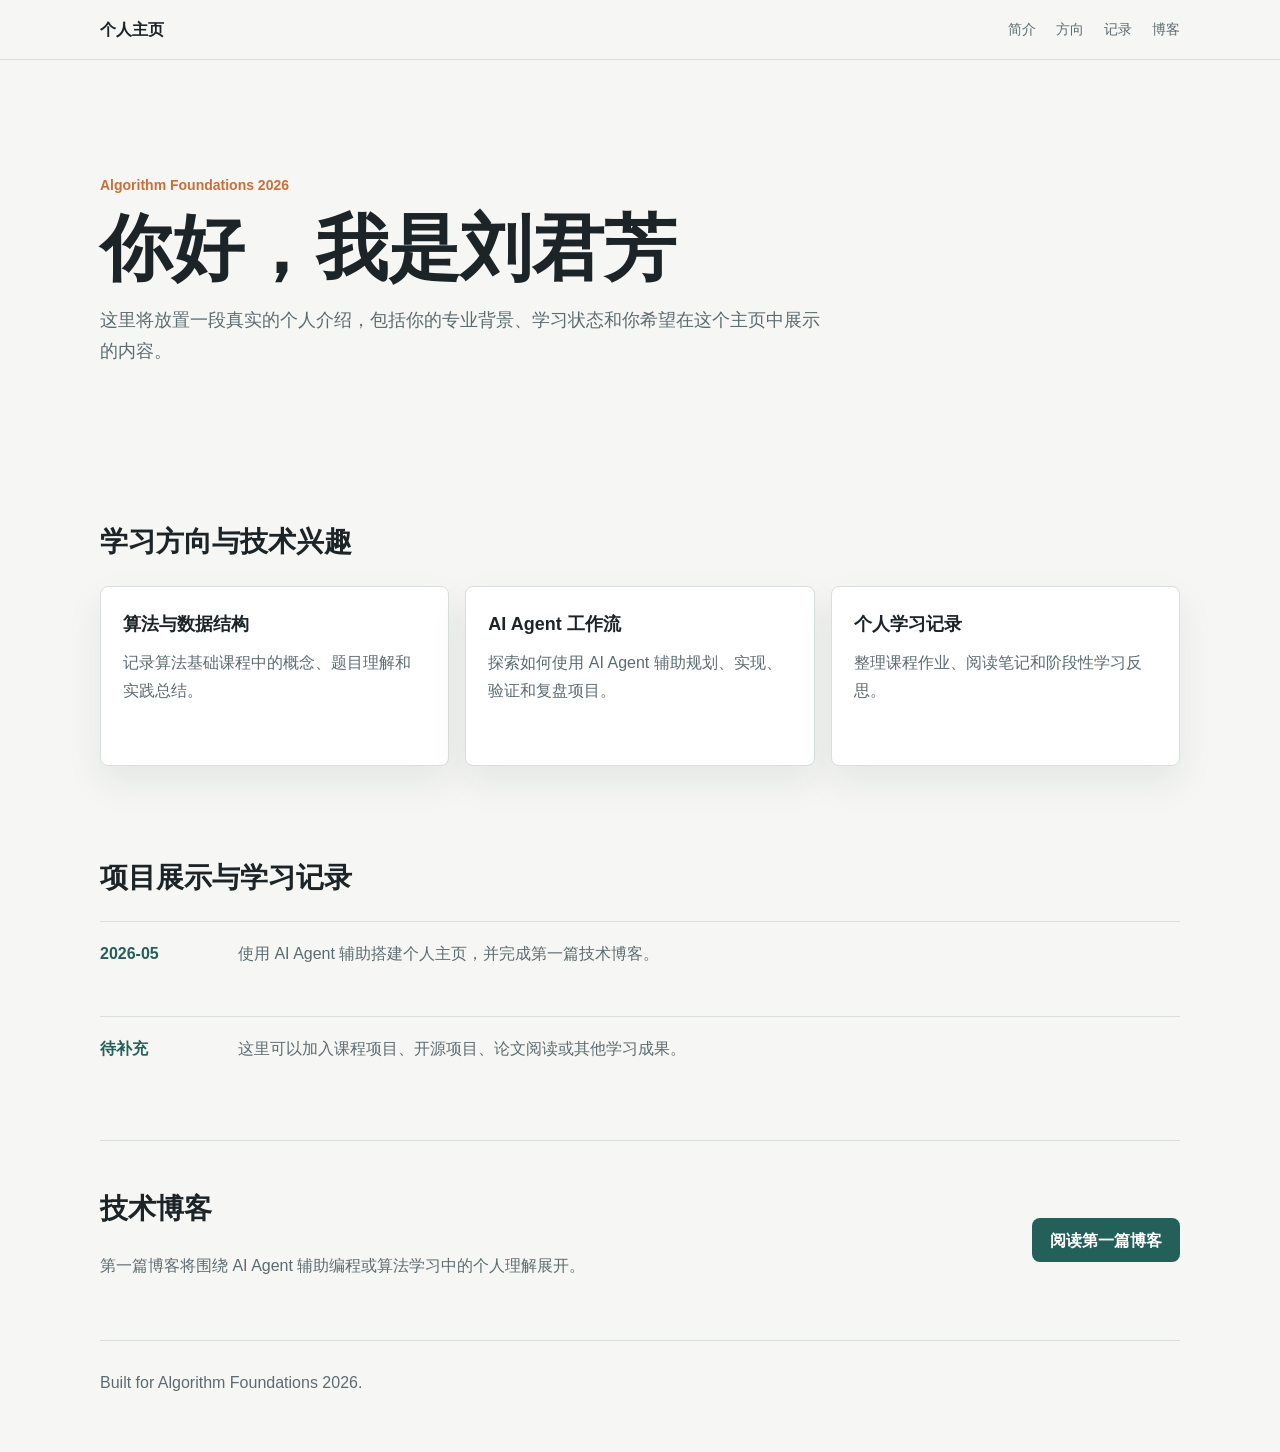
==== index.html @ 51aec644 "Initialize personal homepage assignment" ====
<!doctype html>
<html lang="zh-CN">
  <head>
    <meta charset="utf-8">
    <meta name="viewport" content="width=device-width, initial-scale=1">
    <title>个人主页</title>
    <link rel="stylesheet" href="style.css">
  </head>
  <body>
    <header class="site-header">
      <nav class="nav">
        <a class="brand" href="index.html">个人主页</a>
        <div class="nav-links">
          <a href="#about">简介</a>
          <a href="#interests">方向</a>
          <a href="#records">记录</a>
          <a href="#blog">博客</a>
        </div>
      </nav>
    </header>

    <main>
      <section class="hero" id="about">
        <div>
          <p class="eyebrow">Algorithm Foundations 2026</p>
          <h1>你好，我是刘君芳</h1>
          <p class="lead">
            这里将放置一段真实的个人介绍，包括你的专业背景、学习状态和你希望在这个主页中展示的内容。
          </p>
        </div>
      </section>

      <section class="section" id="interests">
        <h2>学习方向与技术兴趣</h2>
        <div class="grid">
          <article class="card">
            <h3>算法与数据结构</h3>
            <p>记录算法基础课程中的概念、题目理解和实践总结。</p>
          </article>
          <article class="card">
            <h3>AI Agent 工作流</h3>
            <p>探索如何使用 AI Agent 辅助规划、实现、验证和复盘项目。</p>
          </article>
          <article class="card">
            <h3>个人学习记录</h3>
            <p>整理课程作业、阅读笔记和阶段性学习反思。</p>
          </article>
        </div>
      </section>

      <section class="section" id="records">
        <h2>项目展示与学习记录</h2>
        <div class="timeline">
          <div>
            <span>2026-05</span>
            <p>使用 AI Agent 辅助搭建个人主页，并完成第一篇技术博客。</p>
          </div>
          <div>
            <span>待补充</span>
            <p>这里可以加入课程项目、开源项目、论文阅读或其他学习成果。</p>
          </div>
        </div>
      </section>

      <section class="section blog-section" id="blog">
        <div>
          <h2>技术博客</h2>
          <p>第一篇博客将围绕 AI Agent 辅助编程或算法学习中的个人理解展开。</p>
        </div>
        <a class="button" href="blog/first-blog.html">阅读第一篇博客</a>
      </section>
    </main>

    <footer class="footer">
      <p>Built for Algorithm Foundations 2026.</p>
    </footer>
  </body>
</html>
---- style.css ----
:root {
  color-scheme: light;
  --bg: #f6f7f4;
  --panel: #ffffff;
  --text: #1d2428;
  --muted: #5d6b70;
  --line: #d9dfdc;
  --accent: #23605a;
  --accent-strong: #153f3b;
  --warm: #c96f3a;
  --shadow: 0 16px 36px rgba(29, 36, 40, 0.08);
}

* {
  box-sizing: border-box;
}

body {
  margin: 0;
  background: var(--bg);
  color: var(--text);
  font-family: Arial, "Microsoft YaHei", sans-serif;
  line-height: 1.7;
}

a {
  color: inherit;
}

.site-header {
  position: sticky;
  top: 0;
  z-index: 10;
  border-bottom: 1px solid var(--line);
  background: rgba(246, 247, 244, 0.92);
  backdrop-filter: blur(12px);
}

.nav {
  display: flex;
  align-items: center;
  justify-content: space-between;
  width: min(1080px, calc(100% - 32px));
  margin: 0 auto;
  padding: 16px 0;
}

.brand {
  font-weight: 700;
  text-decoration: none;
}

.nav-links {
  display: flex;
  gap: 20px;
  color: var(--muted);
  font-size: 14px;
}

.nav-links a {
  text-decoration: none;
}

.hero,
.section {
  width: min(1080px, calc(100% - 32px));
  margin: 0 auto;
}

.hero {
  min-height: 46vh;
  display: grid;
  align-items: center;
  padding: 72px 0 48px;
}

.eyebrow {
  color: var(--warm);
  font-size: 14px;
  font-weight: 700;
  margin: 0 0 12px;
}

h1,
h2,
h3,
p {
  margin-top: 0;
}

h1 {
  max-width: 760px;
  margin-bottom: 18px;
  font-size: clamp(36px, 7vw, 72px);
  line-height: 1.08;
}

h2 {
  margin-bottom: 20px;
  font-size: 28px;
}

h3 {
  margin-bottom: 10px;
  font-size: 18px;
}

.lead {
  max-width: 720px;
  color: var(--muted);
  font-size: 18px;
}

.section {
  padding: 44px 0;
}

.grid {
  display: grid;
  grid-template-columns: repeat(3, 1fr);
  gap: 16px;
}

.card {
  min-height: 180px;
  padding: 22px;
  border: 1px solid var(--line);
  border-radius: 8px;
  background: var(--panel);
  box-shadow: var(--shadow);
}

.card p,
.timeline p,
.blog-section p,
.footer p {
  color: var(--muted);
}

.timeline {
  display: grid;
  gap: 14px;
}

.timeline div {
  display: grid;
  grid-template-columns: 120px 1fr;
  gap: 18px;
  padding: 18px 0;
  border-top: 1px solid var(--line);
}

.timeline span {
  color: var(--accent);
  font-weight: 700;
}

.blog-section {
  display: flex;
  align-items: center;
  justify-content: space-between;
  gap: 24px;
  border-top: 1px solid var(--line);
}

.button {
  display: inline-flex;
  align-items: center;
  justify-content: center;
  min-height: 44px;
  padding: 0 18px;
  border-radius: 8px;
  background: var(--accent);
  color: #ffffff;
  font-weight: 700;
  text-decoration: none;
}

.button:hover {
  background: var(--accent-strong);
}

.footer {
  width: min(1080px, calc(100% - 32px));
  margin: 0 auto;
  padding: 28px 0 40px;
  border-top: 1px solid var(--line);
}

.article {
  width: min(820px, calc(100% - 32px));
  margin: 0 auto;
  padding: 56px 0;
}

.article h1 {
  font-size: clamp(32px, 6vw, 56px);
}

.meta {
  color: var(--muted);
}

.article-body {
  margin-top: 36px;
  padding-top: 28px;
  border-top: 1px solid var(--line);
}

.article-body h2 {
  margin-top: 34px;
}

@media (max-width: 760px) {
  .nav {
    align-items: flex-start;
    flex-direction: column;
    gap: 12px;
  }

  .nav-links {
    flex-wrap: wrap;
    gap: 12px 16px;
  }

  .grid {
    grid-template-columns: 1fr;
  }

  .timeline div {
    grid-template-columns: 1fr;
    gap: 4px;
  }

  .blog-section {
    align-items: flex-start;
    flex-direction: column;
  }
}
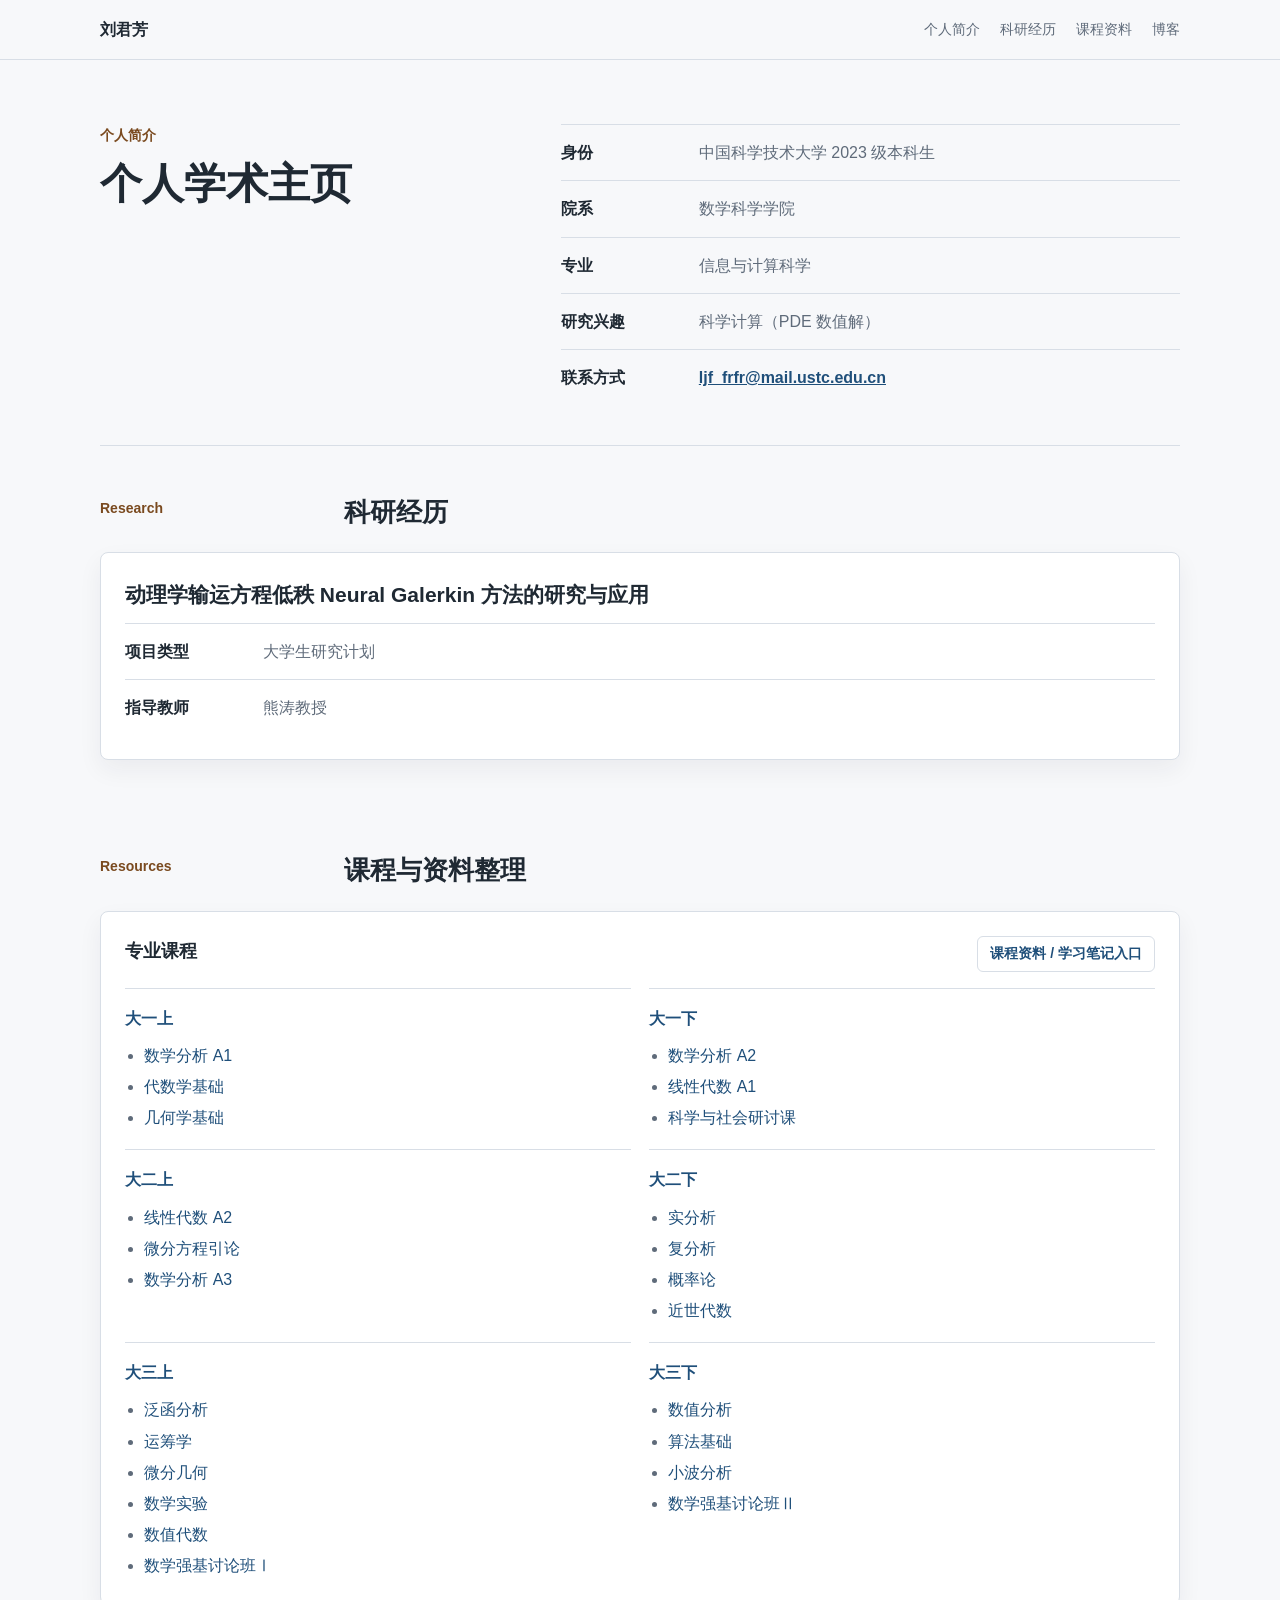
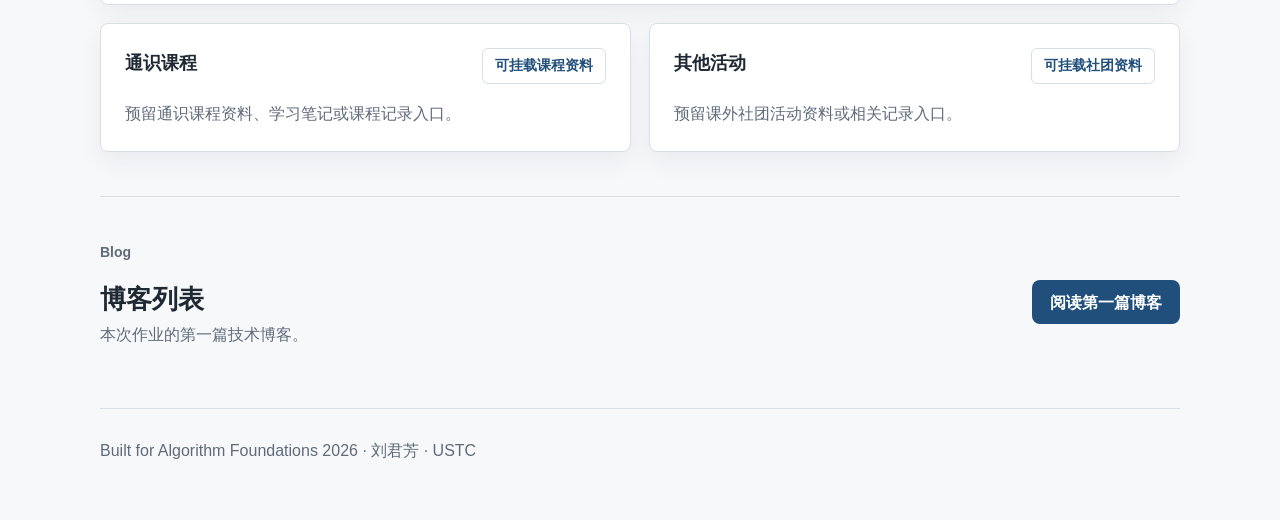
==== commit 8922ed08: "Refine homepage and add course materials page" ====
--- a/index.html
+++ b/index.html
@@ -3,76 +3,171 @@
   <head>
     <meta charset="utf-8">
     <meta name="viewport" content="width=device-width, initial-scale=1">
-    <title>个人主页</title>
+    <title>刘君芳的个人主页</title>
     <link rel="stylesheet" href="style.css">
   </head>
   <body>
     <header class="site-header">
       <nav class="nav">
-        <a class="brand" href="index.html">个人主页</a>
+        <a class="brand" href="index.html">刘君芳</a>
         <div class="nav-links">
-          <a href="#about">简介</a>
-          <a href="#interests">方向</a>
-          <a href="#records">记录</a>
+          <a href="#profile">个人简介</a>
+          <a href="#research">科研经历</a>
+          <a href="#resources">课程资料</a>
           <a href="#blog">博客</a>
         </div>
       </nav>
     </header>
 
     <main>
-      <section class="hero" id="about">
-        <div>
-          <p class="eyebrow">Algorithm Foundations 2026</p>
-          <h1>你好，我是刘君芳</h1>
-          <p class="lead">
-            这里将放置一段真实的个人介绍，包括你的专业背景、学习状态和你希望在这个主页中展示的内容。
-          </p>
+      <section class="hero" id="profile">
+        <div class="profile-heading">
+          <p class="eyebrow">个人简介</p>
+          <h1>个人学术主页</h1>
         </div>
+        <dl class="profile-list">
+          <div>
+            <dt>身份</dt>
+            <dd>中国科学技术大学 2023 级本科生</dd>
+          </div>
+          <div>
+            <dt>院系</dt>
+            <dd>数学科学学院</dd>
+          </div>
+          <div>
+            <dt>专业</dt>
+            <dd>信息与计算科学</dd>
+          </div>
+          <div>
+            <dt>研究兴趣</dt>
+            <dd>科学计算（PDE 数值解）</dd>
+          </div>
+          <div>
+            <dt>联系方式</dt>
+            <dd><a href="mailto:ljf_frfr@mail.ustc.edu.cn">ljf_frfr@mail.ustc.edu.cn</a></dd>
+          </div>
+        </dl>
       </section>
 
-      <section class="section" id="interests">
-        <h2>学习方向与技术兴趣</h2>
-        <div class="grid">
-          <article class="card">
-            <h3>算法与数据结构</h3>
-            <p>记录算法基础课程中的概念、题目理解和实践总结。</p>
-          </article>
-          <article class="card">
-            <h3>AI Agent 工作流</h3>
-            <p>探索如何使用 AI Agent 辅助规划、实现、验证和复盘项目。</p>
-          </article>
-          <article class="card">
-            <h3>个人学习记录</h3>
-            <p>整理课程作业、阅读笔记和阶段性学习反思。</p>
+      <section class="section" id="research">
+        <div class="section-title">
+          <p class="eyebrow">Research</p>
+          <h2>科研经历</h2>
+        </div>
+        <div class="academic-card">
+          <article class="research-item">
+            <h3>动理学输运方程低秩 Neural Galerkin 方法的研究与应用</h3>
+            <dl>
+              <div>
+                <dt>项目类型</dt>
+                <dd>大学生研究计划</dd>
+              </div>
+              <div>
+                <dt>指导教师</dt>
+                <dd>熊涛教授</dd>
+              </div>
+            </dl>
           </article>
         </div>
       </section>
 
-      <section class="section" id="records">
-        <h2>项目展示与学习记录</h2>
-        <div class="timeline">
-          <div>
-            <span>2026-05</span>
-            <p>使用 AI Agent 辅助搭建个人主页，并完成第一篇技术博客。</p>
+      <section class="section" id="resources">
+        <div class="section-title">
+          <p class="eyebrow">Resources</p>
+          <h2>课程与资料整理</h2>
+        </div>
+        <div class="resource-section">
+          <div class="resource-header">
+            <h3>专业课程</h3>
+            <a class="resource-link" href="course-materials.html">课程资料 / 学习笔记入口</a>
           </div>
-          <div>
-            <span>待补充</span>
-            <p>这里可以加入课程项目、开源项目、论文阅读或其他学习成果。</p>
+          <div class="semester-list">
+            <article>
+              <h4>大一上</h4>
+              <ul>
+                <li><a class="course-link" href="course-materials.html#mathematical-analysis-a1">数学分析 A1</a></li>
+                <li><a class="course-link" href="course-materials.html#algebra-foundations">代数学基础</a></li>
+                <li><a class="course-link" href="course-materials.html#geometry-foundations">几何学基础</a></li>
+              </ul>
+            </article>
+            <article>
+              <h4>大一下</h4>
+              <ul>
+                <li><a class="course-link" href="course-materials.html#mathematical-analysis-a2">数学分析 A2</a></li>
+                <li><a class="course-link" href="course-materials.html#linear-algebra-a1">线性代数 A1</a></li>
+                <li><a class="course-link" href="course-materials.html#science-society-seminar">科学与社会研讨课</a></li>
+              </ul>
+            </article>
+            <article>
+              <h4>大二上</h4>
+              <ul>
+                <li><a class="course-link" href="course-materials.html#linear-algebra-a2">线性代数 A2</a></li>
+                <li><a class="course-link" href="course-materials.html#ode-introduction">微分方程引论</a></li>
+                <li><a class="course-link" href="course-materials.html#mathematical-analysis-a3">数学分析 A3</a></li>
+              </ul>
+            </article>
+            <article>
+              <h4>大二下</h4>
+              <ul>
+                <li><a class="course-link" href="course-materials.html#real-analysis">实分析</a></li>
+                <li><a class="course-link" href="course-materials.html#complex-analysis">复分析</a></li>
+                <li><a class="course-link" href="course-materials.html#probability-theory">概率论</a></li>
+                <li><a class="course-link" href="course-materials.html#abstract-algebra">近世代数</a></li>
+              </ul>
+            </article>
+            <article>
+              <h4>大三上</h4>
+              <ul>
+                <li><a class="course-link" href="course-materials.html#functional-analysis">泛函分析</a></li>
+                <li><a class="course-link" href="course-materials.html#operations-research">运筹学</a></li>
+                <li><a class="course-link" href="course-materials.html#differential-geometry">微分几何</a></li>
+                <li><a class="course-link" href="course-materials.html#mathematical-experiment">数学实验</a></li>
+                <li><a class="course-link" href="course-materials.html#numerical-linear-algebra">数值代数</a></li>
+                <li><a class="course-link" href="course-materials.html#qiangji-seminar-1">数学强基讨论班Ⅰ</a></li>
+              </ul>
+            </article>
+            <article>
+              <h4>大三下</h4>
+              <ul>
+                <li><a class="course-link" href="course-materials.html#numerical-analysis">数值分析</a></li>
+                <li><a class="course-link" href="course-materials.html#algorithm-foundations">算法基础</a></li>
+                <li><a class="course-link" href="course-materials.html#wavelet-analysis">小波分析</a></li>
+                <li><a class="course-link" href="course-materials.html#qiangji-seminar-2">数学强基讨论班Ⅱ</a></li>
+              </ul>
+            </article>
           </div>
+        </div>
+
+        <div class="resource-grid">
+          <article class="resource-section">
+            <div class="resource-header">
+              <h3>通识课程</h3>
+              <a class="resource-link" href="#" aria-label="通识课程资料入口">可挂载课程资料</a>
+            </div>
+            <p>预留通识课程资料、学习笔记或课程记录入口。</p>
+          </article>
+          <article class="resource-section">
+            <div class="resource-header">
+              <h3>其他活动</h3>
+              <a class="resource-link" href="#" aria-label="社团资料入口">可挂载社团资料</a>
+            </div>
+            <p>预留课外社团活动资料或相关记录入口。</p>
+          </article>
         </div>
       </section>
 
       <section class="section blog-section" id="blog">
         <div>
-          <h2>技术博客</h2>
-          <p>第一篇博客将围绕 AI Agent 辅助编程或算法学习中的个人理解展开。</p>
+          <p class="eyebrow">Blog</p>
+          <h2>博客列表</h2>
+          <p>本次作业的第一篇技术博客。</p>
         </div>
         <a class="button" href="blog/first-blog.html">阅读第一篇博客</a>
       </section>
     </main>
 
     <footer class="footer">
-      <p>Built for Algorithm Foundations 2026.</p>
+      <p>Built for Algorithm Foundations 2026 · 刘君芳 · USTC</p>
     </footer>
   </body>
 </html>
--- a/style.css
+++ b/style.css
@@ -1,14 +1,14 @@
 :root {
   color-scheme: light;
-  --bg: #f6f7f4;
+  --bg: #f7f8fa;
   --panel: #ffffff;
-  --text: #1d2428;
-  --muted: #5d6b70;
-  --line: #d9dfdc;
-  --accent: #23605a;
-  --accent-strong: #153f3b;
-  --warm: #c96f3a;
-  --shadow: 0 16px 36px rgba(29, 36, 40, 0.08);
+  --text: #1f2933;
+  --muted: #5f6b7a;
+  --line: #d8dee6;
+  --accent: #1f4f7a;
+  --accent-strong: #173b5c;
+  --warm: #7a4a1f;
+  --shadow: 0 10px 24px rgba(31, 41, 51, 0.06);
 }
 
 * {
@@ -32,7 +32,7 @@
   top: 0;
   z-index: 10;
   border-bottom: 1px solid var(--line);
-  background: rgba(246, 247, 244, 0.92);
+  background: rgba(247, 248, 250, 0.94);
   backdrop-filter: blur(12px);
 }
 
@@ -62,16 +62,19 @@
 }
 
 .hero,
-.section {
+.section,
+.footer {
   width: min(1080px, calc(100% - 32px));
   margin: 0 auto;
 }
 
 .hero {
-  min-height: 46vh;
-  display: grid;
-  align-items: center;
-  padding: 72px 0 48px;
+  display: grid;
+  grid-template-columns: minmax(220px, 0.8fr) minmax(320px, 1.2fr);
+  gap: 48px;
+  align-items: start;
+  padding: 64px 0 40px;
+  border-bottom: 1px solid var(--line);
 }
 
 .eyebrow {
@@ -84,20 +87,20 @@
 h1,
 h2,
 h3,
+h4,
 p {
   margin-top: 0;
 }
 
 h1 {
-  max-width: 760px;
   margin-bottom: 18px;
-  font-size: clamp(36px, 7vw, 72px);
-  line-height: 1.08;
+  font-size: clamp(28px, 4vw, 42px);
+  line-height: 1.12;
 }
 
 h2 {
-  margin-bottom: 20px;
-  font-size: 28px;
+  margin-bottom: 0;
+  font-size: 26px;
 }
 
 h3 {
@@ -105,54 +108,168 @@
   font-size: 18px;
 }
 
-.lead {
-  max-width: 720px;
-  color: var(--muted);
-  font-size: 18px;
+h4 {
+  margin: 0 0 10px;
+  color: var(--accent);
+  font-size: 16px;
+}
+
+.profile-list,
+.research-item dl {
+  margin: 0;
+}
+
+.profile-list div,
+.research-item dl div {
+  display: grid;
+  grid-template-columns: 120px 1fr;
+  gap: 18px;
+  padding: 14px 0;
+  border-top: 1px solid var(--line);
+}
+
+dt {
+  color: var(--text);
+  font-weight: 700;
+}
+
+dd {
+  margin: 0;
+  color: var(--muted);
+}
+
+dd a {
+  color: var(--accent);
+  font-weight: 700;
 }
 
 .section {
   padding: 44px 0;
 }
 
-.grid {
-  display: grid;
-  grid-template-columns: repeat(3, 1fr);
-  gap: 16px;
-}
-
-.card {
-  min-height: 180px;
-  padding: 22px;
+.section-title {
+  display: grid;
+  grid-template-columns: 220px 1fr;
+  gap: 24px;
+  align-items: start;
+  margin-bottom: 18px;
+}
+
+.section-title .eyebrow {
+  margin-top: 7px;
+}
+
+.academic-card,
+.resource-section {
+  padding: 24px;
   border: 1px solid var(--line);
   border-radius: 8px;
   background: var(--panel);
   box-shadow: var(--shadow);
 }
 
-.card p,
-.timeline p,
 .blog-section p,
+.resource-section p,
 .footer p {
   color: var(--muted);
 }
 
-.timeline {
-  display: grid;
-  gap: 14px;
-}
-
-.timeline div {
-  display: grid;
-  grid-template-columns: 120px 1fr;
+.research-item h3 {
+  font-size: 21px;
+}
+
+.resource-section + .resource-section,
+.resource-grid {
+  margin-top: 18px;
+}
+
+.resource-header {
+  display: flex;
+  align-items: flex-start;
+  justify-content: space-between;
   gap: 18px;
-  padding: 18px 0;
-  border-top: 1px solid var(--line);
-}
-
-.timeline span {
+  margin-bottom: 16px;
+}
+
+.resource-header h3 {
+  margin-bottom: 0;
+}
+
+.resource-link {
+  display: inline-flex;
+  align-items: center;
+  justify-content: center;
+  min-height: 36px;
+  padding: 0 12px;
+  border: 1px solid var(--line);
+  border-radius: 6px;
   color: var(--accent);
-  font-weight: 700;
+  font-size: 14px;
+  font-weight: 700;
+  text-decoration: none;
+  white-space: nowrap;
+}
+
+.resource-link:hover {
+  border-color: var(--accent);
+}
+
+.semester-list {
+  display: grid;
+  grid-template-columns: repeat(2, 1fr);
+  gap: 18px;
+}
+
+.semester-list article {
+  padding-top: 16px;
+  border-top: 1px solid var(--line);
+}
+
+.semester-list ul {
+  margin: 0;
+  padding-left: 1.2em;
+  color: var(--muted);
+}
+
+.semester-list li + li {
+  margin-top: 4px;
+}
+
+.course-link,
+.course-materials a {
+  color: var(--accent);
+  text-decoration: none;
+}
+
+.course-link:hover,
+.course-materials a:hover {
+  text-decoration: underline;
+}
+
+.course-materials {
+  margin-top: 22px;
+  padding-top: 18px;
+  border-top: 1px solid var(--line);
+}
+
+.course-materials ul {
+  margin: 0;
+  padding-left: 1.2em;
+  color: var(--muted);
+}
+
+.resource-grid {
+  display: grid;
+  grid-template-columns: repeat(2, 1fr);
+  gap: 18px;
+}
+
+.resource-grid .resource-section {
+  margin-top: 0;
+}
+
+.resource-section p:last-child {
+  margin-bottom: 0;
 }
 
 .blog-section {
@@ -174,6 +291,7 @@
   color: #ffffff;
   font-weight: 700;
   text-decoration: none;
+  white-space: nowrap;
 }
 
 .button:hover {
@@ -181,8 +299,6 @@
 }
 
 .footer {
-  width: min(1080px, calc(100% - 32px));
-  margin: 0 auto;
   padding: 28px 0 40px;
   border-top: 1px solid var(--line);
 }
@@ -193,6 +309,49 @@
   padding: 56px 0;
 }
 
+.materials-page h1 {
+  font-size: clamp(28px, 4vw, 42px);
+}
+
+.materials-list {
+  display: grid;
+  gap: 16px;
+}
+
+.material-card {
+  padding: 22px;
+  border: 1px solid var(--line);
+  border-radius: 8px;
+  background: var(--panel);
+  box-shadow: var(--shadow);
+  scroll-margin-top: 90px;
+}
+
+.material-card h2 {
+  margin-bottom: 10px;
+  font-size: 20px;
+}
+
+.material-card p {
+  margin-bottom: 0;
+  color: var(--muted);
+}
+
+.material-links {
+  margin: 0;
+  padding-left: 1.2em;
+  color: var(--muted);
+}
+
+.material-links a {
+  color: var(--accent);
+  text-decoration: none;
+}
+
+.material-links a:hover {
+  text-decoration: underline;
+}
+
 .article h1 {
   font-size: clamp(32px, 6vw, 56px);
 }
@@ -212,6 +371,18 @@
 }
 
 @media (max-width: 760px) {
+  .hero,
+  .section-title,
+  .profile-list div,
+  .research-item dl div {
+    grid-template-columns: 1fr;
+  }
+
+  .hero {
+    gap: 20px;
+    padding-top: 44px;
+  }
+
   .nav {
     align-items: flex-start;
     flex-direction: column;
@@ -223,13 +394,18 @@
     gap: 12px 16px;
   }
 
-  .grid {
+  .semester-list,
+  .resource-grid {
     grid-template-columns: 1fr;
   }
 
-  .timeline div {
-    grid-template-columns: 1fr;
+  .profile-list div,
+  .research-item dl div {
     gap: 4px;
+  }
+
+  .resource-header {
+    flex-direction: column;
   }
 
   .blog-section {
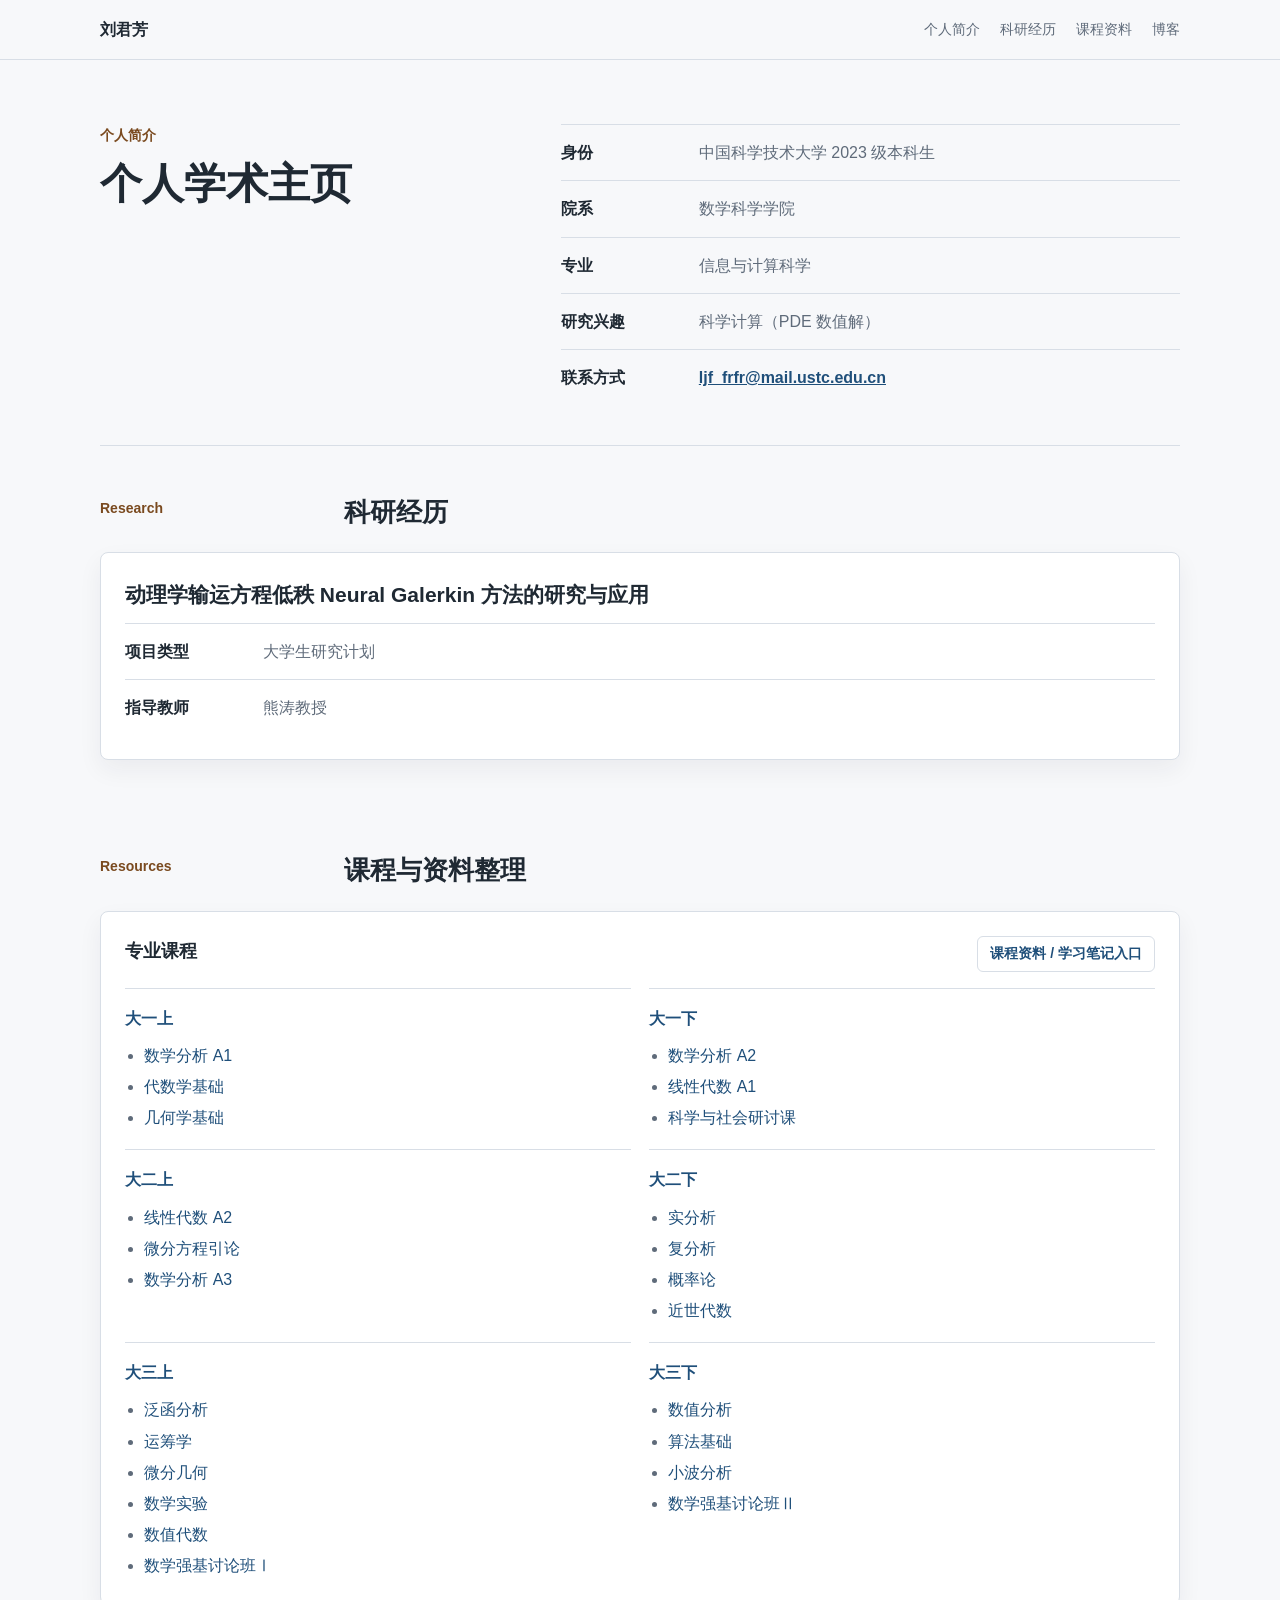
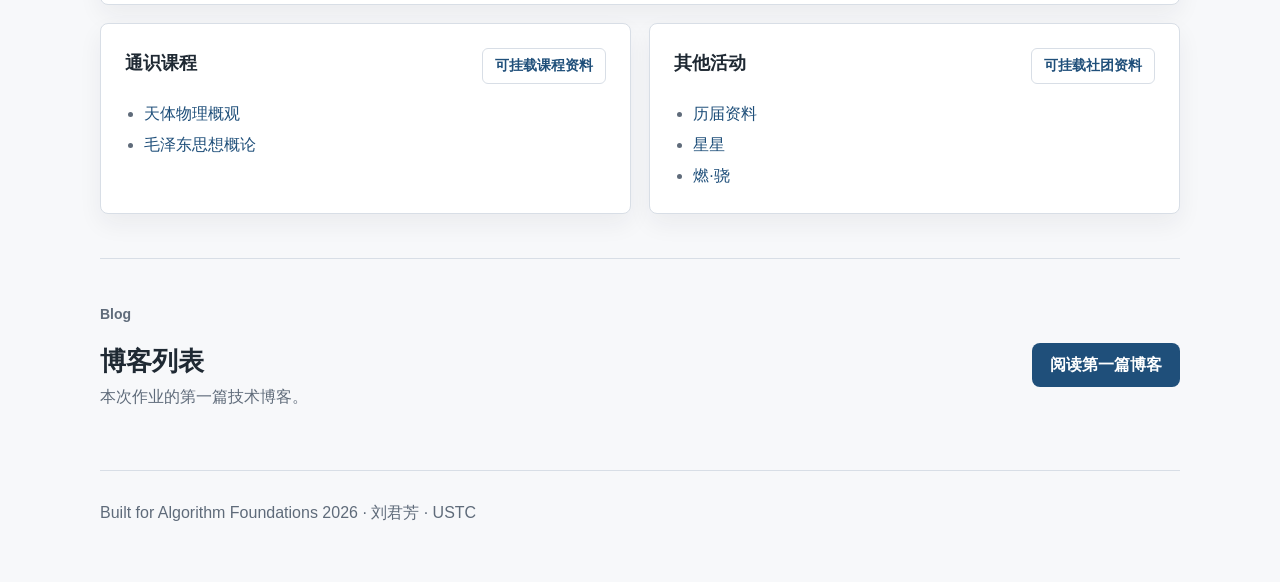
==== commit 360b3dfc: "Update materials links and algorithm PDF" ====
--- a/index.html
+++ b/index.html
@@ -142,16 +142,23 @@
           <article class="resource-section">
             <div class="resource-header">
               <h3>通识课程</h3>
-              <a class="resource-link" href="#" aria-label="通识课程资料入口">可挂载课程资料</a>
+              <a class="resource-link" href="course-materials.html#general-courses">可挂载课程资料</a>
             </div>
-            <p>预留通识课程资料、学习笔记或课程记录入口。</p>
+            <ul class="compact-link-list">
+              <li><a class="course-link" href="course-materials.html#astrophysics-overview">天体物理概观</a></li>
+              <li><a class="course-link" href="course-materials.html#mao-zedong-thought">毛泽东思想概论</a></li>
+            </ul>
           </article>
           <article class="resource-section">
             <div class="resource-header">
               <h3>其他活动</h3>
-              <a class="resource-link" href="#" aria-label="社团资料入口">可挂载社团资料</a>
+              <a class="resource-link" href="course-materials.html#activity-materials">可挂载社团资料</a>
             </div>
-            <p>预留课外社团活动资料或相关记录入口。</p>
+            <ul class="compact-link-list">
+              <li><a class="course-link" href="course-materials.html#past-materials">历届资料</a></li>
+              <li><a class="course-link" href="course-materials.html#xingxing">星星</a></li>
+              <li><a class="course-link" href="course-materials.html#ran-xiao">燃·骁</a></li>
+            </ul>
           </article>
         </div>
       </section>
--- a/style.css
+++ b/style.css
@@ -231,7 +231,17 @@
   color: var(--muted);
 }
 
+.compact-link-list {
+  margin: 0;
+  padding-left: 1.2em;
+  color: var(--muted);
+}
+
 .semester-list li + li {
+  margin-top: 4px;
+}
+
+.compact-link-list li + li {
   margin-top: 4px;
 }
 
@@ -337,6 +347,10 @@
   color: var(--muted);
 }
 
+.material-note {
+  margin-top: 8px;
+}
+
 .material-links {
   margin: 0;
   padding-left: 1.2em;
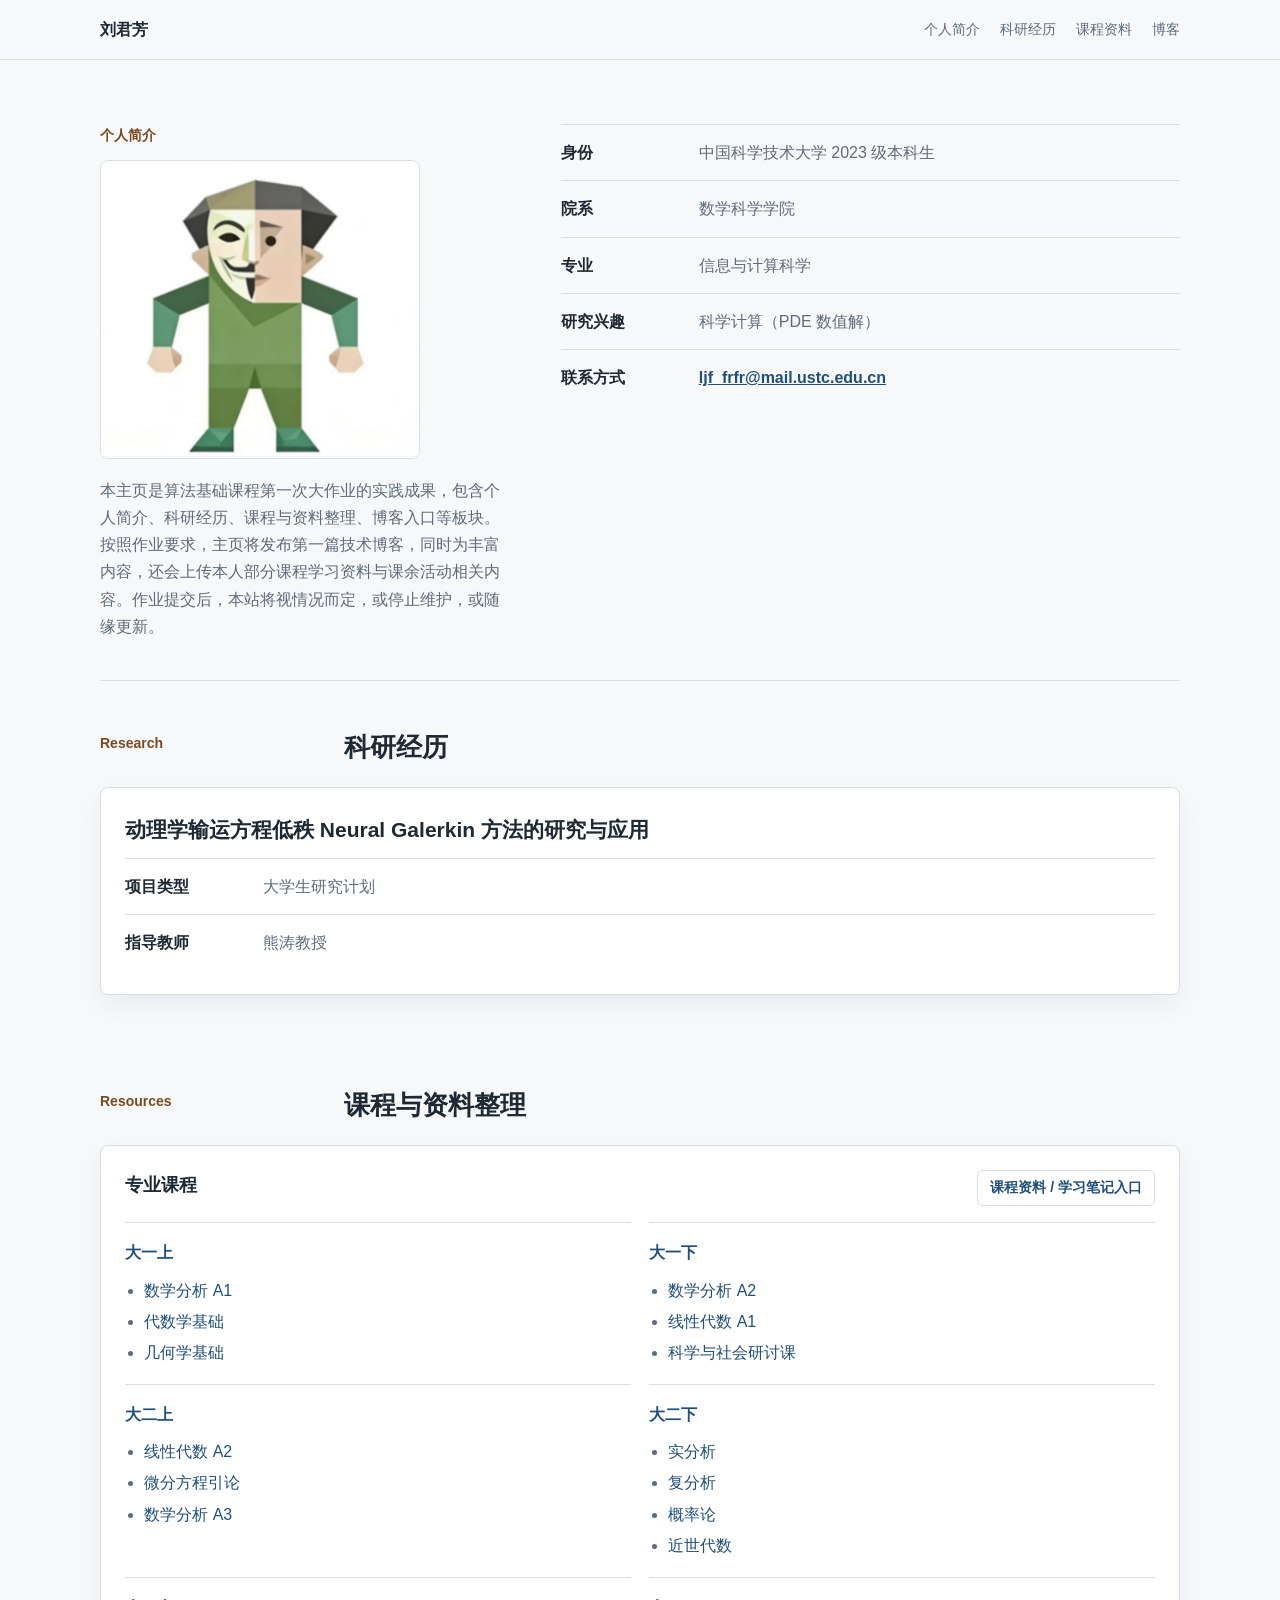
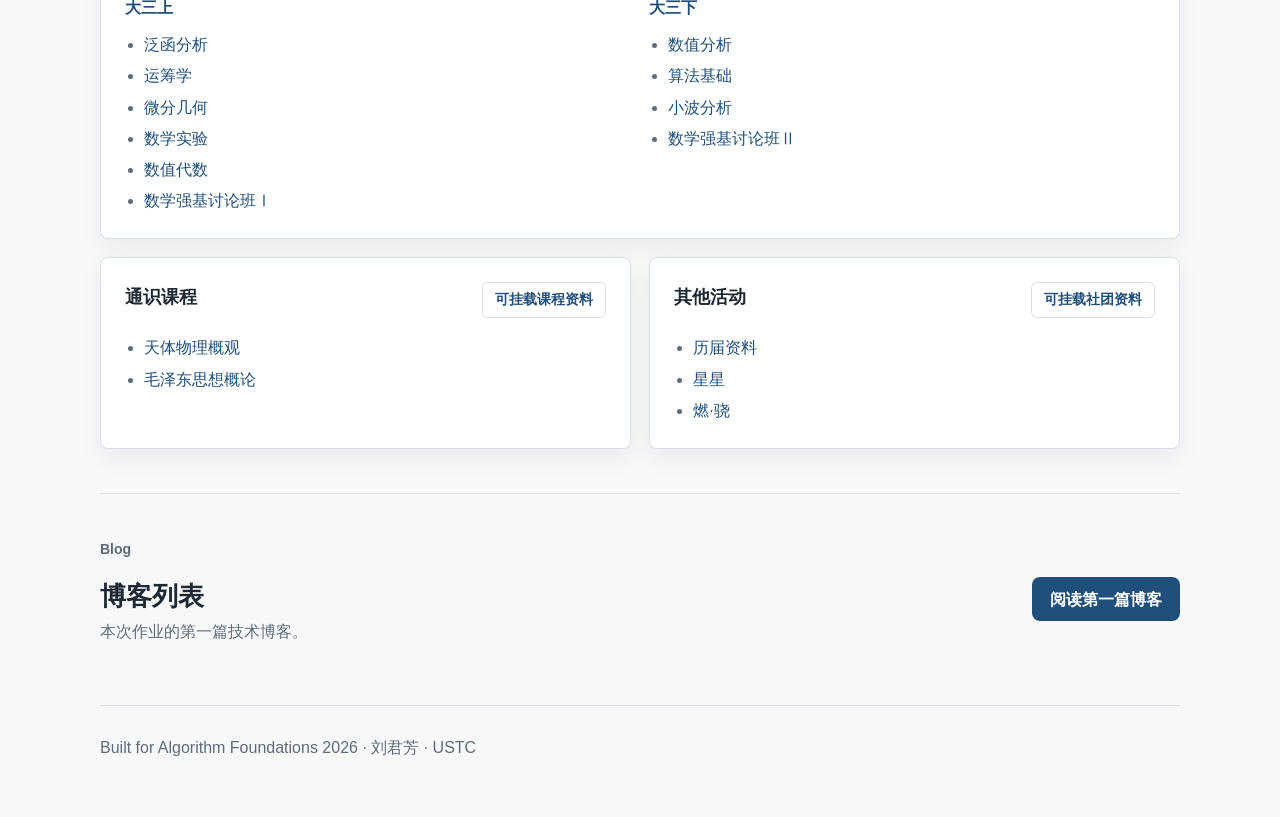
==== commit e79f04c5: "Update homepage intro and image" ====
--- a/index.html
+++ b/index.html
@@ -23,7 +23,8 @@
       <section class="hero" id="profile">
         <div class="profile-heading">
           <p class="eyebrow">个人简介</p>
-          <h1>个人学术主页</h1>
+          <img class="hero-image" src="assets/images/homepage-photo.jpg" alt="主页配图">
+          <p class="hero-note">本主页是算法基础课程第一次大作业的实践成果，包含个人简介、科研经历、课程与资料整理、博客入口等板块。按照作业要求，主页将发布第一篇技术博客，同时为丰富内容，还会上传本人部分课程学习资料与课余活动相关内容。作业提交后，本站将视情况而定，或停止维护，或随缘更新。</p>
         </div>
         <dl class="profile-list">
           <div>
--- a/style.css
+++ b/style.css
@@ -84,6 +84,24 @@
   margin: 0 0 12px;
 }
 
+.hero-image {
+  display: block;
+  width: 100%;
+  max-width: 320px;
+  height: auto;
+  margin-bottom: 18px;
+  border: 1px solid var(--line);
+  border-radius: 8px;
+}
+
+.hero-note {
+  margin-bottom: 0;
+  color: var(--muted);
+  font-size: 16px;
+  font-weight: 400;
+  line-height: 1.7;
+}
+
 h1,
 h2,
 h3,
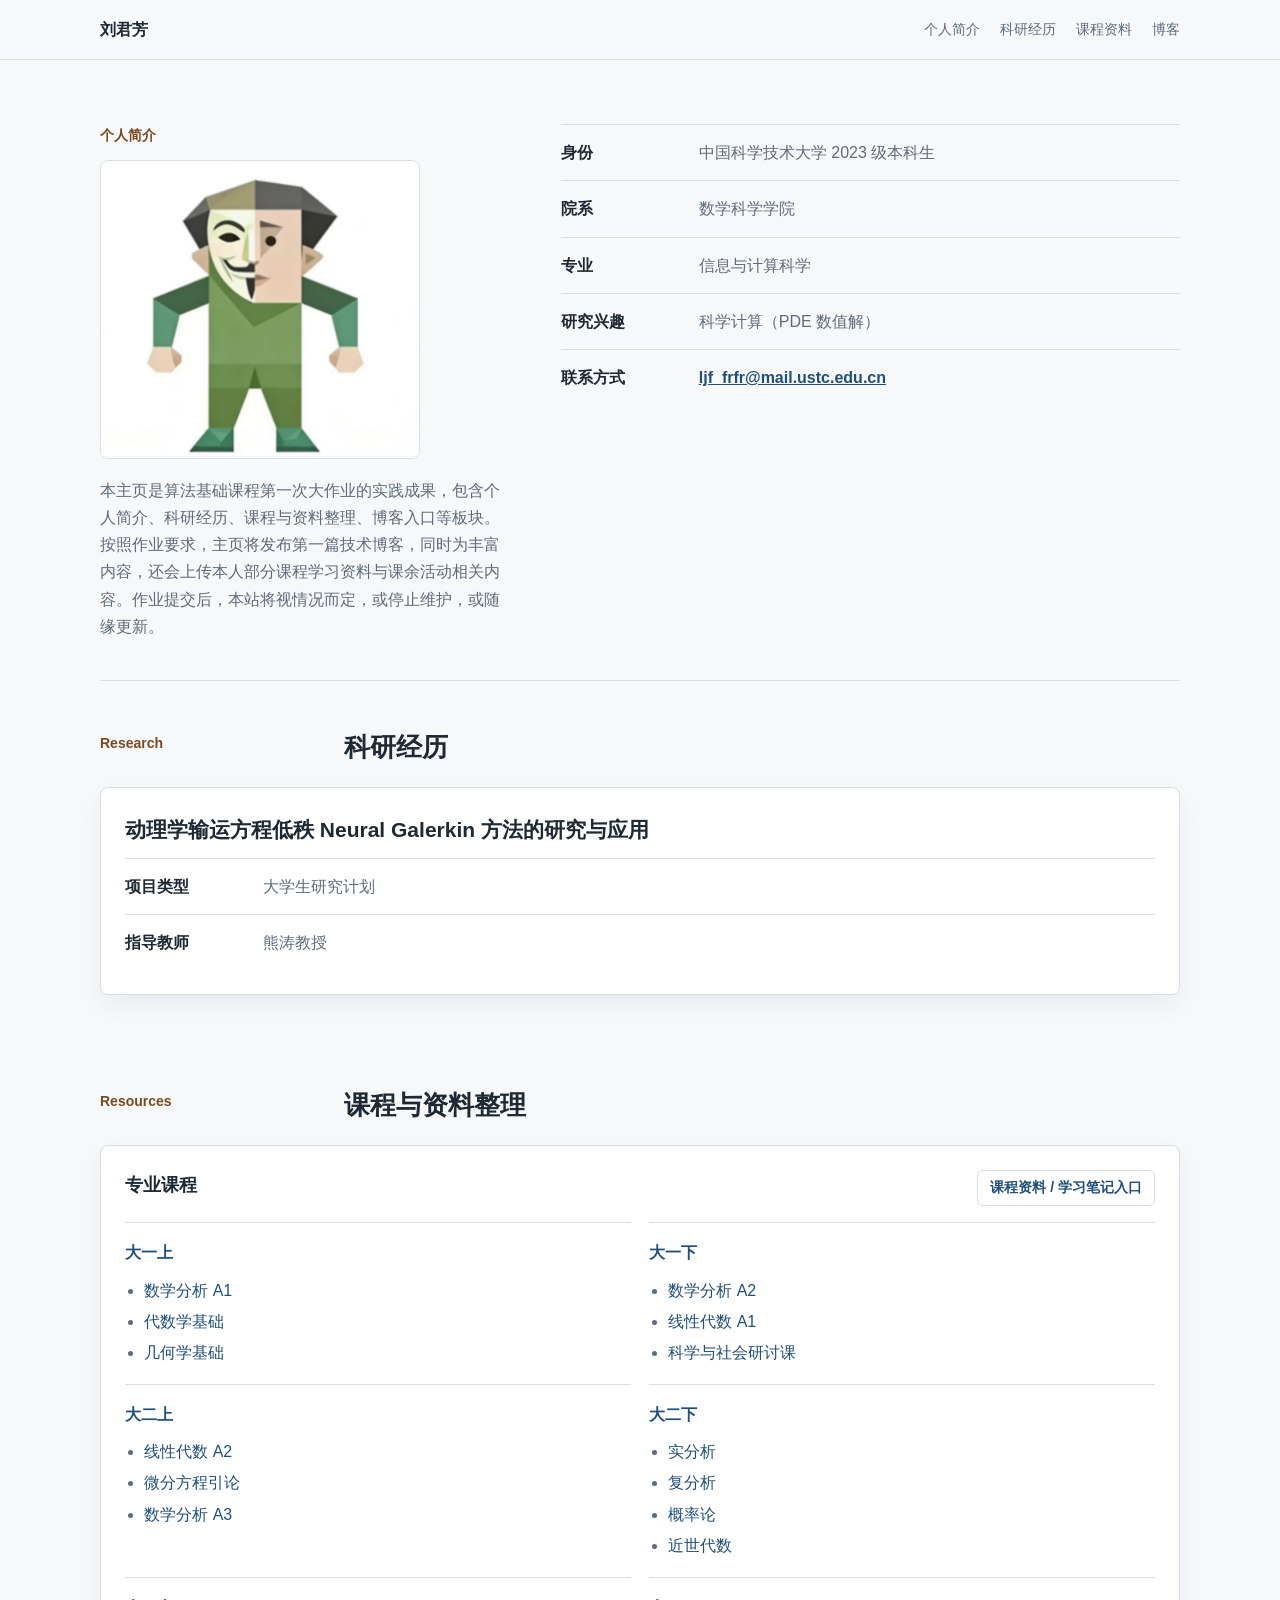
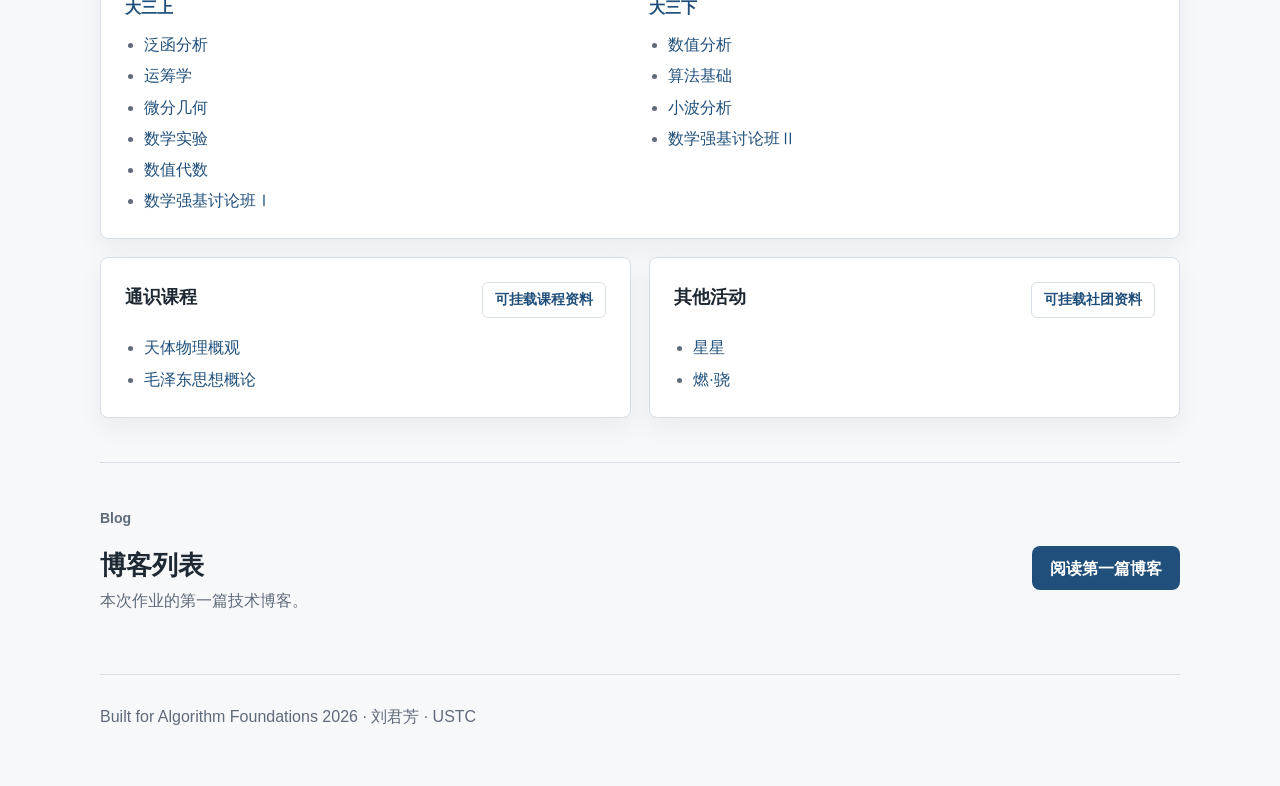
==== commit 6ad58528: "Update resource links" ====
--- a/index.html
+++ b/index.html
@@ -146,7 +146,7 @@
               <a class="resource-link" href="course-materials.html#general-courses">可挂载课程资料</a>
             </div>
             <ul class="compact-link-list">
-              <li><a class="course-link" href="course-materials.html#astrophysics-overview">天体物理概观</a></li>
+              <li><a class="course-link" href="https://github.com/18446744/personal-homepage/releases/download/course-materials-v1/astrophysics.pdf">天体物理概观</a></li>
               <li><a class="course-link" href="course-materials.html#mao-zedong-thought">毛泽东思想概论</a></li>
             </ul>
           </article>
@@ -156,8 +156,7 @@
               <a class="resource-link" href="course-materials.html#activity-materials">可挂载社团资料</a>
             </div>
             <ul class="compact-link-list">
-              <li><a class="course-link" href="course-materials.html#past-materials">历届资料</a></li>
-              <li><a class="course-link" href="course-materials.html#xingxing">星星</a></li>
+              <li><a class="course-link" href="https://pan.ustc.edu.cn/share/index/1a4b7477d02f467985c0">星星</a></li>
               <li><a class="course-link" href="course-materials.html#ran-xiao">燃·骁</a></li>
             </ul>
           </article>
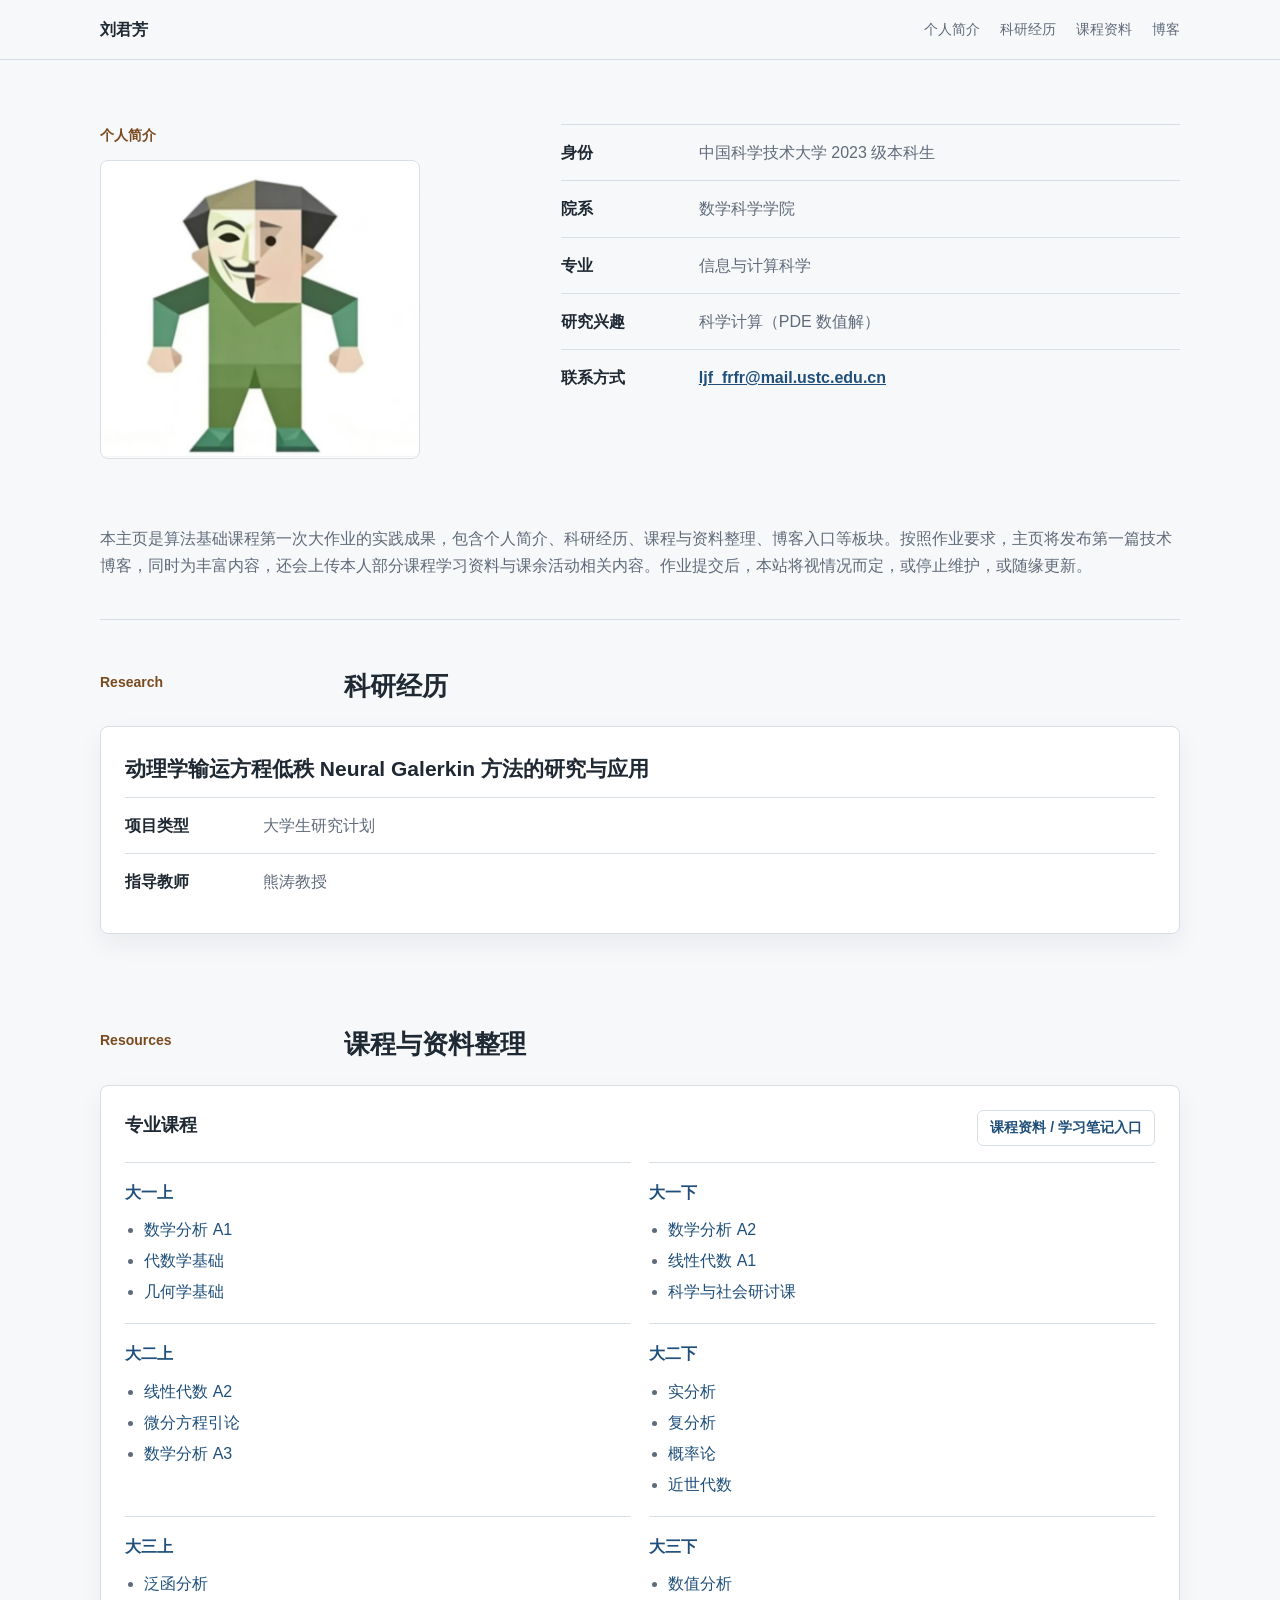
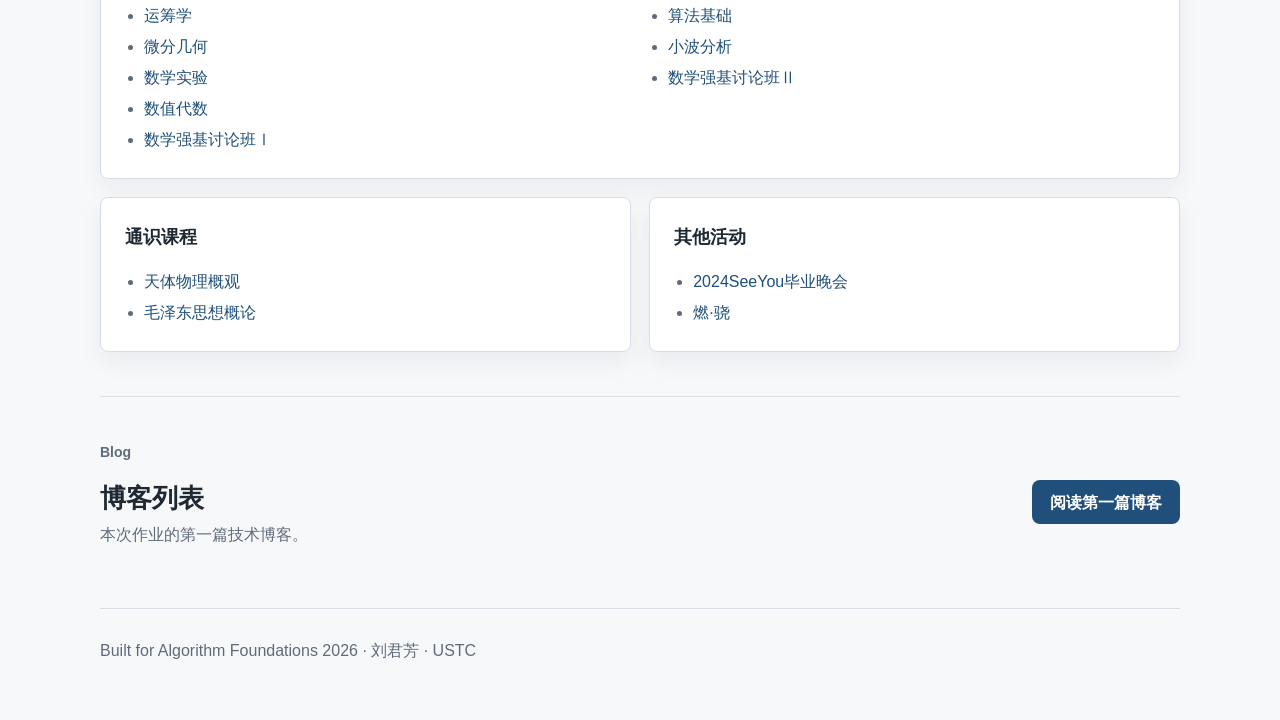
==== commit ea02362a: "Refine profile and resource links" ====
--- a/index.html
+++ b/index.html
@@ -24,7 +24,6 @@
         <div class="profile-heading">
           <p class="eyebrow">个人简介</p>
           <img class="hero-image" src="assets/images/homepage-photo.jpg" alt="主页配图">
-          <p class="hero-note">本主页是算法基础课程第一次大作业的实践成果，包含个人简介、科研经历、课程与资料整理、博客入口等板块。按照作业要求，主页将发布第一篇技术博客，同时为丰富内容，还会上传本人部分课程学习资料与课余活动相关内容。作业提交后，本站将视情况而定，或停止维护，或随缘更新。</p>
         </div>
         <dl class="profile-list">
           <div>
@@ -48,6 +47,7 @@
             <dd><a href="mailto:ljf_frfr@mail.ustc.edu.cn">ljf_frfr@mail.ustc.edu.cn</a></dd>
           </div>
         </dl>
+        <p class="hero-note">本主页是算法基础课程第一次大作业的实践成果，包含个人简介、科研经历、课程与资料整理、博客入口等板块。按照作业要求，主页将发布第一篇技术博客，同时为丰富内容，还会上传本人部分课程学习资料与课余活动相关内容。作业提交后，本站将视情况而定，或停止维护，或随缘更新。</p>
       </section>
 
       <section class="section" id="research">
@@ -143,20 +143,18 @@
           <article class="resource-section">
             <div class="resource-header">
               <h3>通识课程</h3>
-              <a class="resource-link" href="course-materials.html#general-courses">可挂载课程资料</a>
             </div>
             <ul class="compact-link-list">
               <li><a class="course-link" href="https://github.com/18446744/personal-homepage/releases/download/course-materials-v1/astrophysics.pdf">天体物理概观</a></li>
-              <li><a class="course-link" href="course-materials.html#mao-zedong-thought">毛泽东思想概论</a></li>
+              <li><a class="course-link" href="assets/courses/mao-zedong-thought/xiao-lunwen.pdf">毛泽东思想概论</a></li>
             </ul>
           </article>
           <article class="resource-section">
             <div class="resource-header">
               <h3>其他活动</h3>
-              <a class="resource-link" href="course-materials.html#activity-materials">可挂载社团资料</a>
             </div>
             <ul class="compact-link-list">
-              <li><a class="course-link" href="https://pan.ustc.edu.cn/share/index/1a4b7477d02f467985c0">星星</a></li>
+              <li><a class="course-link" href="https://pan.ustc.edu.cn/share/index/1a4b7477d02f467985c0">2024SeeYou毕业晚会</a></li>
               <li><a class="course-link" href="course-materials.html#ran-xiao">燃·骁</a></li>
             </ul>
           </article>
--- a/style.css
+++ b/style.css
@@ -95,6 +95,7 @@
 }
 
 .hero-note {
+  grid-column: 1 / -1;
   margin-bottom: 0;
   color: var(--muted);
   font-size: 16px;
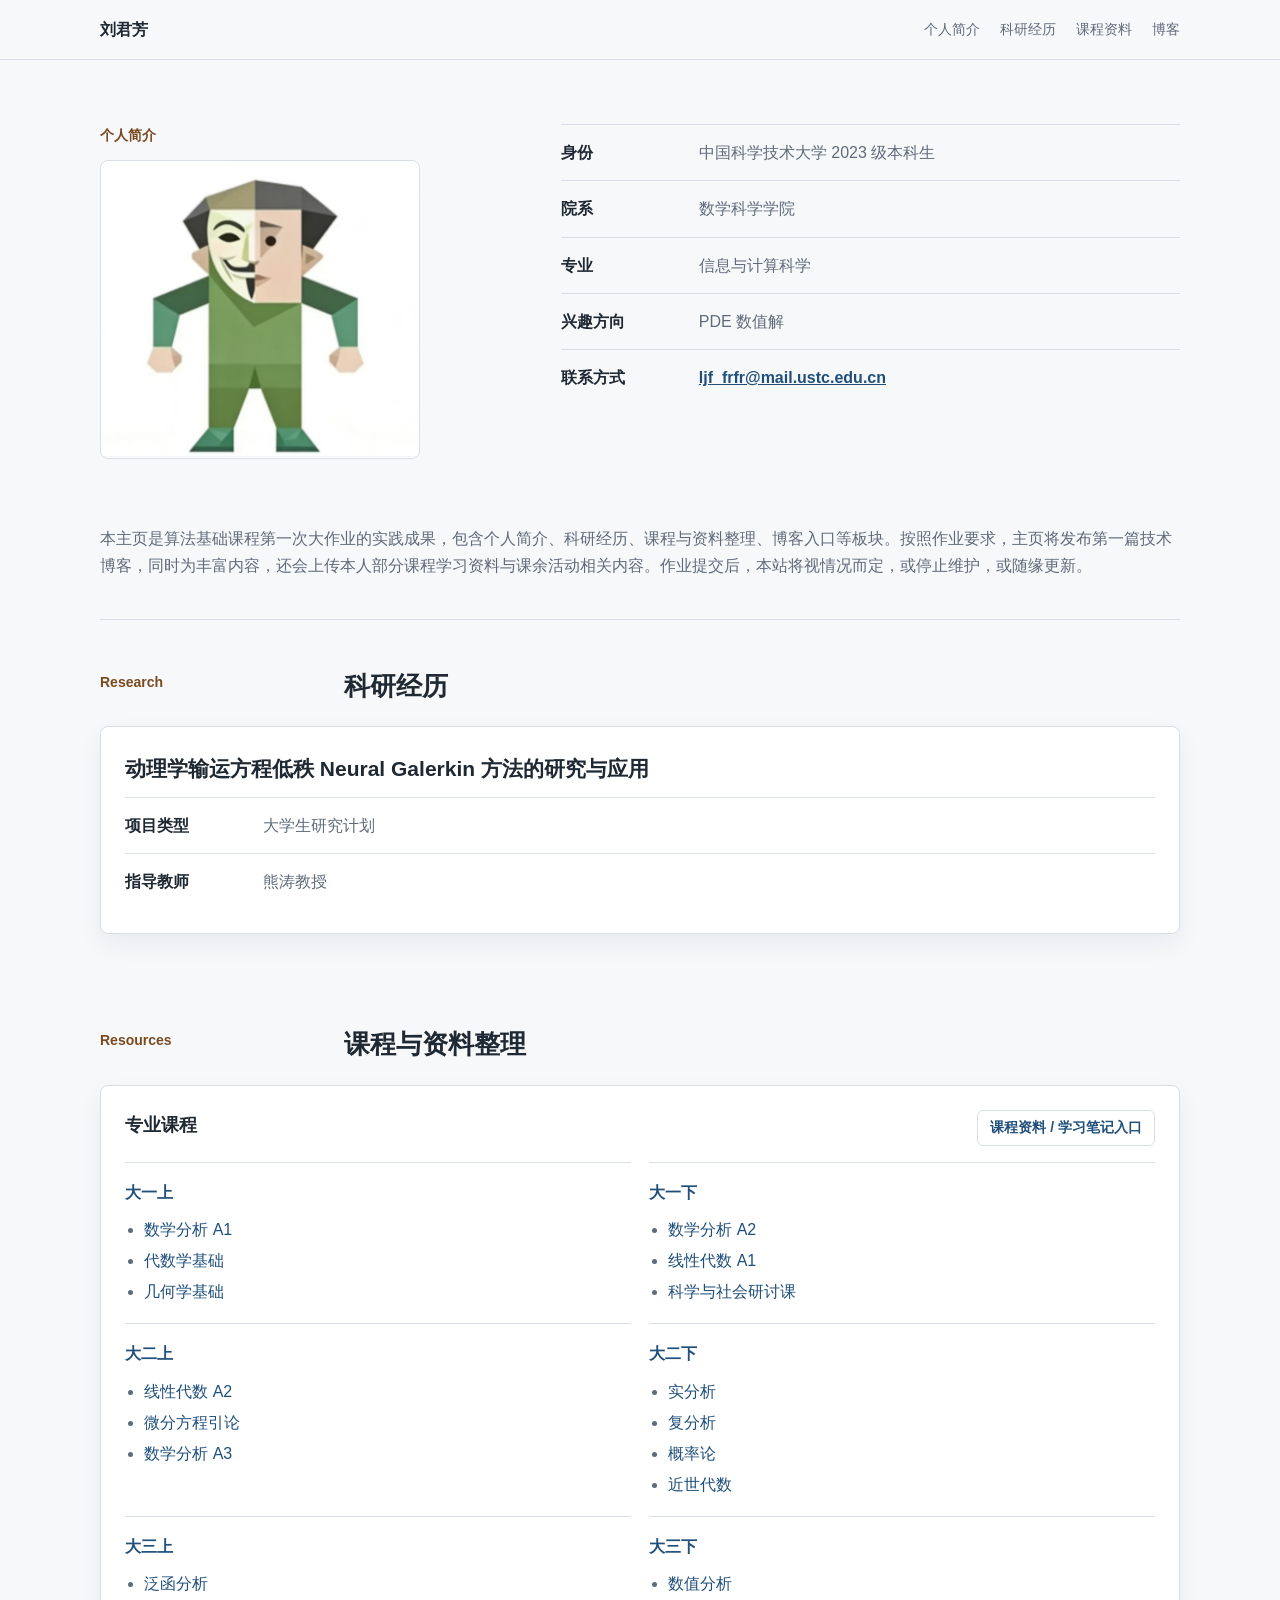
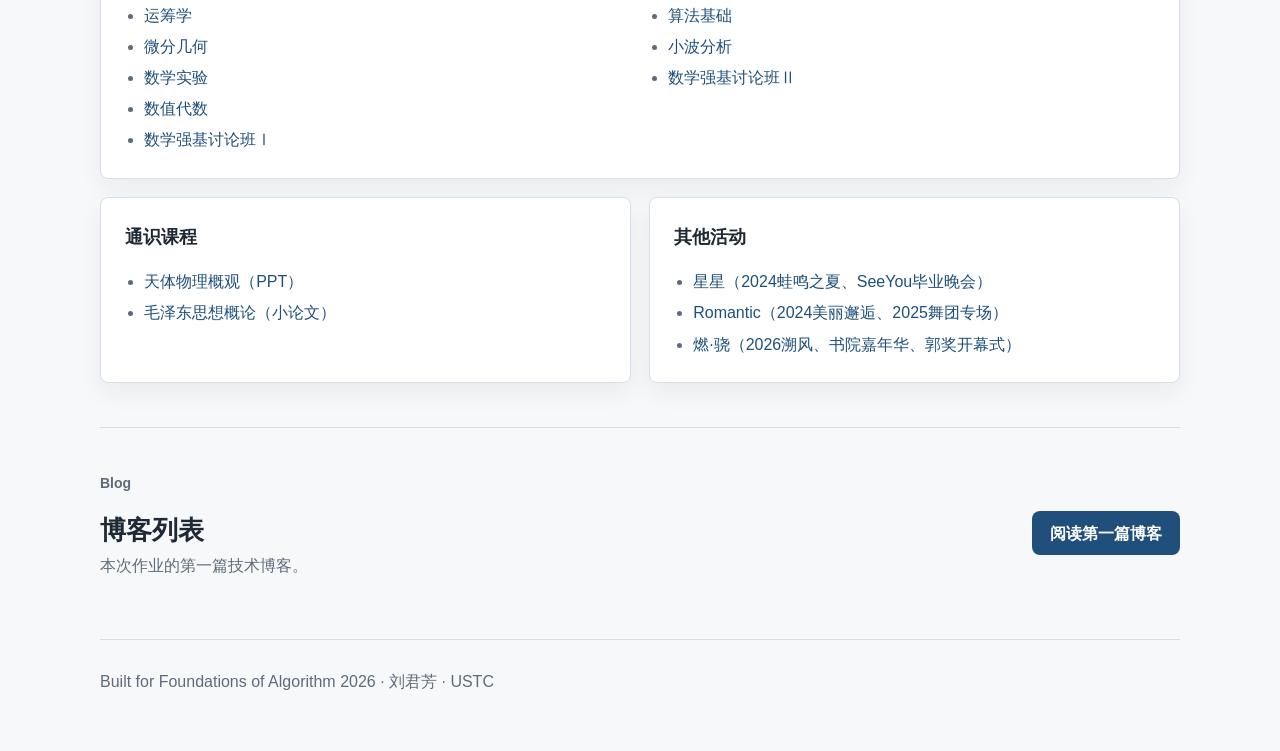
==== commit 65d8ed22: "Refine homepage resource labels" ====
--- a/index.html
+++ b/index.html
@@ -39,8 +39,8 @@
             <dd>信息与计算科学</dd>
           </div>
           <div>
-            <dt>研究兴趣</dt>
-            <dd>科学计算（PDE 数值解）</dd>
+            <dt>兴趣方向</dt>
+            <dd>PDE 数值解</dd>
           </div>
           <div>
             <dt>联系方式</dt>
@@ -145,8 +145,8 @@
               <h3>通识课程</h3>
             </div>
             <ul class="compact-link-list">
-              <li><a class="course-link" href="https://github.com/18446744/personal-homepage/releases/download/course-materials-v1/astrophysics.pdf">天体物理概观</a></li>
-              <li><a class="course-link" href="assets/courses/mao-zedong-thought/xiao-lunwen.pdf">毛泽东思想概论</a></li>
+              <li><a class="course-link" href="https://github.com/18446744/personal-homepage/releases/download/course-materials-v1/astrophysics.pdf">天体物理概观（PPT）</a></li>
+              <li><a class="course-link" href="assets/courses/mao-zedong-thought/xiao-lunwen.pdf">毛泽东思想概论（小论文）</a></li>
             </ul>
           </article>
           <article class="resource-section">
@@ -154,8 +154,9 @@
               <h3>其他活动</h3>
             </div>
             <ul class="compact-link-list">
-              <li><a class="course-link" href="https://pan.ustc.edu.cn/share/index/1a4b7477d02f467985c0">2024SeeYou毕业晚会</a></li>
-              <li><a class="course-link" href="course-materials.html#ran-xiao">燃·骁</a></li>
+              <li><a class="course-link" href="https://pan.ustc.edu.cn/share/index/1a4b7477d02f467985c0">星星（2024蛙鸣之夏、SeeYou毕业晚会）</a></li>
+              <li><a class="course-link" href="https://pan.ustc.edu.cn/share/index/c67aa65373574b4286b9">Romantic（2024美丽邂逅、2025舞团专场）</a></li>
+              <li><a class="course-link" href="https://pan.ustc.edu.cn/share/index/f504f4919731476cb148">燃·骁（2026溯风、书院嘉年华、郭奖开幕式）</a></li>
             </ul>
           </article>
         </div>
@@ -172,7 +173,7 @@
     </main>
 
     <footer class="footer">
-      <p>Built for Algorithm Foundations 2026 · 刘君芳 · USTC</p>
+      <p>Built for Foundations of Algorithm 2026 · 刘君芳 · USTC</p>
     </footer>
   </body>
 </html>
